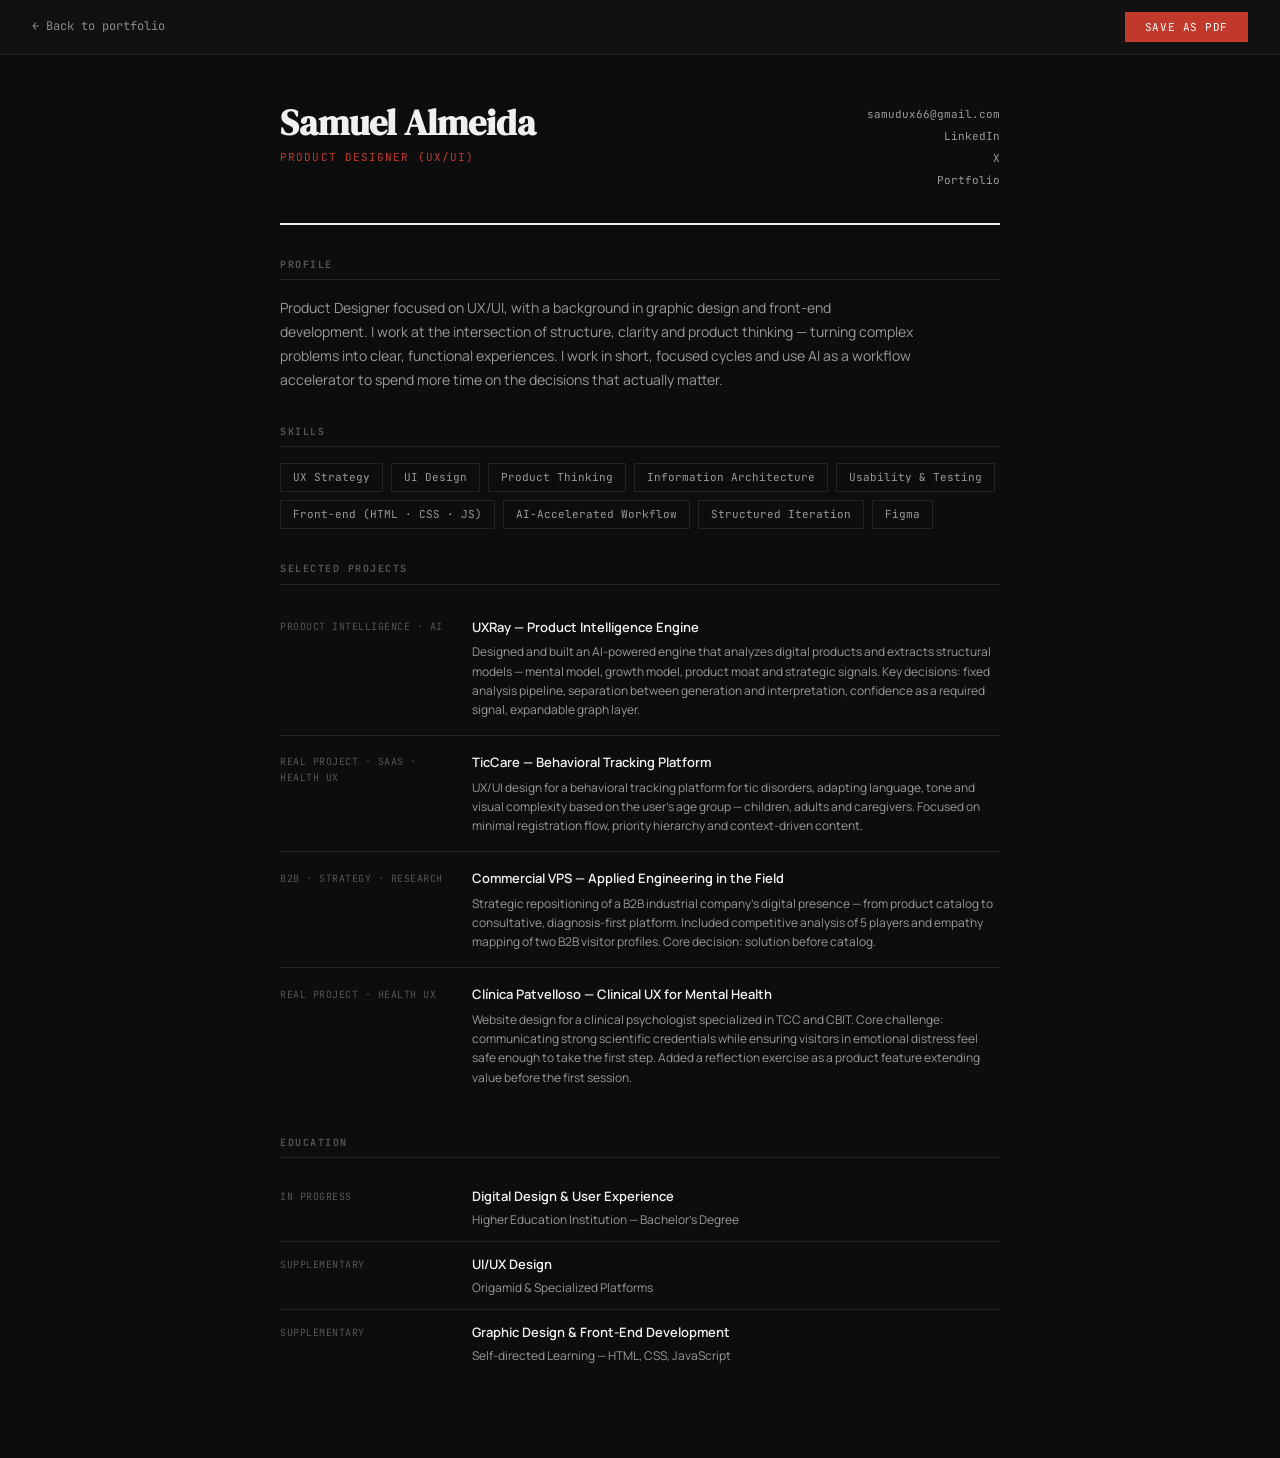
==== cv.html @ d7d6009a "Fix CV print layout: tighter spacing and page-break-inside avoid Co-Authored-By: Claude Sonnet 4.6 <" ====
<!DOCTYPE html>
<html lang="en">
<head>
    <meta charset="UTF-8">
    <meta name="viewport" content="width=device-width, initial-scale=1.0">
    <title>Samuel Almeida — CV</title>

    <link rel="preconnect" href="https://fonts.googleapis.com">
    <link rel="preconnect" href="https://fonts.gstatic.com" crossorigin>
    <link href="https://fonts.googleapis.com/css2?family=DM+Serif+Display:ital@0;1&family=JetBrains+Mono:wght@300;400;500&family=Manrope:wght@300;400;500;600;700&display=swap" rel="stylesheet">

    <style>
        *, *::before, *::after { box-sizing: border-box; margin: 0; padding: 0; }

        :root {
            --color-bg: #0d0d0d;
            --color-surface: #161616;
            --color-text: #f0f0f0;
            --color-text-secondary: #999;
            --color-text-tertiary: #555;
            --color-accent: #c0392b;
            --color-border: #242424;
            --font-serif: 'DM Serif Display', Georgia, serif;
            --font-sans: 'Manrope', sans-serif;
            --font-mono: 'JetBrains Mono', monospace;
        }

        body {
            font-family: var(--font-sans);
            background: var(--color-bg);
            color: var(--color-text);
            font-size: 14px;
            line-height: 1.6;
        }

        /* ---- PRINT BUTTON (hidden when printing) ---- */
        .print-bar {
            background: #111;
            color: #fff;
            padding: 0.75rem 2rem;
            display: flex;
            align-items: center;
            justify-content: space-between;
            font-family: var(--font-mono);
            font-size: 12px;
            border-bottom: 1px solid var(--color-border);
        }
        .print-bar a {
            color: #fff;
            text-decoration: none;
            opacity: 0.5;
            transition: opacity 0.2s;
        }
        .print-bar a:hover { opacity: 1; }
        .print-btn {
            background: var(--color-accent);
            color: #fff;
            border: none;
            padding: 0.5rem 1.25rem;
            font-family: var(--font-mono);
            font-size: 11px;
            letter-spacing: 0.05em;
            cursor: pointer;
        }
        .print-btn:hover { opacity: 0.85; }

        /* ---- PRINT: invert to white ---- */
        @page {
            margin: 1.2cm 1cm;
        }

        @media print {
            :root {
                --color-bg: #fff;
                --color-surface: #f5f5f5;
                --color-text: #0f0f0f;
                --color-text-secondary: #444;
                --color-text-tertiary: #888;
                --color-border: #ddd;
            }
            .print-bar { display: none; }
            body { font-size: 10.5px; background: #fff; color: #0f0f0f; line-height: 1.5; }
            .cv-page { padding: 1.25rem 1.75rem; }
            .cv-name { color: #0f0f0f; font-size: 1.6rem; }
            .cv-header { padding-bottom: 0.75rem; margin-bottom: 0.75rem; border-bottom-color: #0f0f0f; }
            .cv-section { margin-bottom: 1rem; }
            .cv-contact { line-height: 1.7; }
            .cv-contact a { color: #444; }
            .cv-section-title { color: #888; border-bottom-color: #ddd; margin-bottom: 0.5rem; padding-bottom: 0.25rem; }
            .cv-profile p { color: #444; line-height: 1.5; }
            .cv-skill { border-color: #ddd; color: #444; }
            .cv-project { border-bottom-color: #ddd; padding: 0.5rem 0; page-break-inside: avoid; }
            .cv-edu-item { border-bottom-color: #ddd; padding: 0.4rem 0; page-break-inside: avoid; }
            .cv-project-meta, .cv-edu-meta { color: #888; }
            .cv-project-title, .cv-edu-title { color: #0f0f0f; }
            .cv-project-desc, .cv-edu-institution { color: #444; }
            .cv-skills { gap: 0.3rem; }
            .cv-skill { padding: 0.15rem 0.5rem; }
        }

        /* ---- LAYOUT ---- */
        .cv-page {
            max-width: 800px;
            margin: 0 auto;
            padding: 3rem 2.5rem;
        }

        /* ---- HEADER ---- */
        .cv-header {
            display: flex;
            justify-content: space-between;
            align-items: flex-start;
            padding-bottom: 2rem;
            border-bottom: 2px solid var(--color-text);
            margin-bottom: 2rem;
        }
        .cv-name {
            font-family: var(--font-serif);
            font-size: 2.25rem;
            line-height: 1.1;
            color: var(--color-text);
        }
        .cv-title {
            font-family: var(--font-mono);
            font-size: 11px;
            letter-spacing: 0.1em;
            color: var(--color-accent);
            margin-top: 0.4rem;
            text-transform: uppercase;
        }
        .cv-contact {
            text-align: right;
            font-family: var(--font-mono);
            font-size: 11px;
            color: var(--color-text-secondary);
            line-height: 2;
        }
        .cv-contact a {
            color: var(--color-text-secondary);
            text-decoration: none;
        }
        .cv-contact a:hover { color: var(--color-accent); }

        /* ---- SECTIONS ---- */
        .cv-section {
            margin-bottom: 2rem;
        }
        .cv-section-title {
            font-family: var(--font-mono);
            font-size: 10px;
            letter-spacing: 0.15em;
            text-transform: uppercase;
            color: var(--color-text-tertiary);
            margin-bottom: 1rem;
            padding-bottom: 0.4rem;
            border-bottom: 1px solid var(--color-border);
        }

        /* ---- PROFILE ---- */
        .cv-profile p {
            color: var(--color-text-secondary);
            line-height: 1.7;
            max-width: 640px;
        }

        /* ---- SKILLS ---- */
        .cv-skills {
            display: flex;
            flex-wrap: wrap;
            gap: 0.5rem;
        }
        .cv-skill {
            font-family: var(--font-mono);
            font-size: 11px;
            padding: 0.3rem 0.75rem;
            border: 1px solid var(--color-border);
            color: var(--color-text-secondary);
        }

        /* ---- PROJECTS ---- */
        .cv-project {
            display: grid;
            grid-template-columns: 1fr 3fr;
            gap: 1rem;
            padding: 1rem 0;
            border-bottom: 1px solid var(--color-border);
        }
        .cv-project:last-child { border-bottom: none; }
        .cv-project-meta {
            font-family: var(--font-mono);
            font-size: 10px;
            letter-spacing: 0.05em;
            color: var(--color-text-tertiary);
            text-transform: uppercase;
            padding-top: 0.15rem;
        }
        .cv-project-title {
            font-family: var(--font-sans);
            font-weight: 600;
            font-size: 13px;
            color: var(--color-text);
            margin-bottom: 0.3rem;
        }
        .cv-project-desc {
            font-size: 12px;
            color: var(--color-text-secondary);
            line-height: 1.6;
        }

        /* ---- EDUCATION ---- */
        .cv-edu-item {
            display: grid;
            grid-template-columns: 1fr 3fr;
            gap: 1rem;
            padding: 0.75rem 0;
            border-bottom: 1px solid var(--color-border);
        }
        .cv-edu-item:last-child { border-bottom: none; }
        .cv-edu-meta {
            font-family: var(--font-mono);
            font-size: 10px;
            letter-spacing: 0.05em;
            color: var(--color-text-tertiary);
            text-transform: uppercase;
            padding-top: 0.15rem;
        }
        .cv-edu-title {
            font-weight: 600;
            font-size: 13px;
            color: var(--color-text);
            margin-bottom: 0.2rem;
        }
        .cv-edu-institution {
            font-size: 12px;
            color: var(--color-text-secondary);
        }
    </style>
</head>
<body>

<div class="print-bar">
    <a href="index.html">← Back to portfolio</a>
    <button class="print-btn" onclick="window.print()">SAVE AS PDF</button>
</div>

<div class="cv-page">

    <!-- Header -->
    <header class="cv-header">
        <div>
            <h1 class="cv-name">Samuel Almeida</h1>
            <p class="cv-title">Product Designer (UX/UI)</p>
        </div>
        <div class="cv-contact">
            <a href="mailto:samudux66@gmail.com">samudux66@gmail.com</a><br>
            <a href="https://www.linkedin.com/in/samuel-almeida-27a087388/" target="_blank">LinkedIn</a><br>
            <a href="https://x.com/Samuel151093" target="_blank">X</a><br>
            <a href="https://samudux.github.io/Portfolio/" target="_blank">Portfolio</a>
        </div>
    </header>

    <!-- Profile -->
    <section class="cv-section">
        <h2 class="cv-section-title">Profile</h2>
        <div class="cv-profile">
            <p>
                Product Designer focused on UX/UI, with a background in graphic design and front-end development.
                I work at the intersection of structure, clarity and product thinking — turning complex problems
                into clear, functional experiences. I work in short, focused cycles and use AI as a workflow
                accelerator to spend more time on the decisions that actually matter.
            </p>
        </div>
    </section>

    <!-- Skills -->
    <section class="cv-section">
        <h2 class="cv-section-title">Skills</h2>
        <div class="cv-skills">
            <span class="cv-skill">UX Strategy</span>
            <span class="cv-skill">UI Design</span>
            <span class="cv-skill">Product Thinking</span>
            <span class="cv-skill">Information Architecture</span>
            <span class="cv-skill">Usability & Testing</span>
            <span class="cv-skill">Front-end (HTML · CSS · JS)</span>
            <span class="cv-skill">AI-Accelerated Workflow</span>
            <span class="cv-skill">Structured Iteration</span>
            <span class="cv-skill">Figma</span>
        </div>
    </section>

    <!-- Projects -->
    <section class="cv-section">
        <h2 class="cv-section-title">Selected Projects</h2>

        <div class="cv-project">
            <div class="cv-project-meta">Product Intelligence · AI</div>
            <div>
                <p class="cv-project-title">UXRay — Product Intelligence Engine</p>
                <p class="cv-project-desc">
                    Designed and built an AI-powered engine that analyzes digital products and extracts
                    structural models — mental model, growth model, product moat and strategic signals.
                    Key decisions: fixed analysis pipeline, separation between generation and interpretation,
                    confidence as a required signal, expandable graph layer.
                </p>
            </div>
        </div>

        <div class="cv-project">
            <div class="cv-project-meta">Real Project · SaaS · Health UX</div>
            <div>
                <p class="cv-project-title">TicCare — Behavioral Tracking Platform</p>
                <p class="cv-project-desc">
                    UX/UI design for a behavioral tracking platform for tic disorders, adapting language,
                    tone and visual complexity based on the user's age group — children, adults and caregivers.
                    Focused on minimal registration flow, priority hierarchy and context-driven content.
                </p>
            </div>
        </div>

        <div class="cv-project">
            <div class="cv-project-meta">B2B · Strategy · Research</div>
            <div>
                <p class="cv-project-title">Commercial VPS — Applied Engineering in the Field</p>
                <p class="cv-project-desc">
                    Strategic repositioning of a B2B industrial company's digital presence — from product
                    catalog to consultative, diagnosis-first platform. Included competitive analysis of
                    5 players and empathy mapping of two B2B visitor profiles. Core decision:
                    solution before catalog.
                </p>
            </div>
        </div>

        <div class="cv-project">
            <div class="cv-project-meta">Real Project · Health UX</div>
            <div>
                <p class="cv-project-title">Clínica Patvelloso — Clinical UX for Mental Health</p>
                <p class="cv-project-desc">
                    Website design for a clinical psychologist specialized in TCC and CBIT. Core challenge:
                    communicating strong scientific credentials while ensuring visitors in emotional distress
                    feel safe enough to take the first step. Added a reflection exercise as a product feature
                    extending value before the first session.
                </p>
            </div>
        </div>

    </section>

    <!-- Education -->
    <section class="cv-section">
        <h2 class="cv-section-title">Education</h2>

        <div class="cv-edu-item">
            <div class="cv-edu-meta">In progress</div>
            <div>
                <p class="cv-edu-title">Digital Design & User Experience</p>
                <p class="cv-edu-institution">Higher Education Institution — Bachelor's Degree</p>
            </div>
        </div>

        <div class="cv-edu-item">
            <div class="cv-edu-meta">Supplementary</div>
            <div>
                <p class="cv-edu-title">UI/UX Design</p>
                <p class="cv-edu-institution">Origamid & Specialized Platforms</p>
            </div>
        </div>

        <div class="cv-edu-item">
            <div class="cv-edu-meta">Supplementary</div>
            <div>
                <p class="cv-edu-title">Graphic Design & Front-End Development</p>
                <p class="cv-edu-institution">Self-directed Learning — HTML, CSS, JavaScript</p>
            </div>
        </div>

    </section>

</div>

</body>
</html>
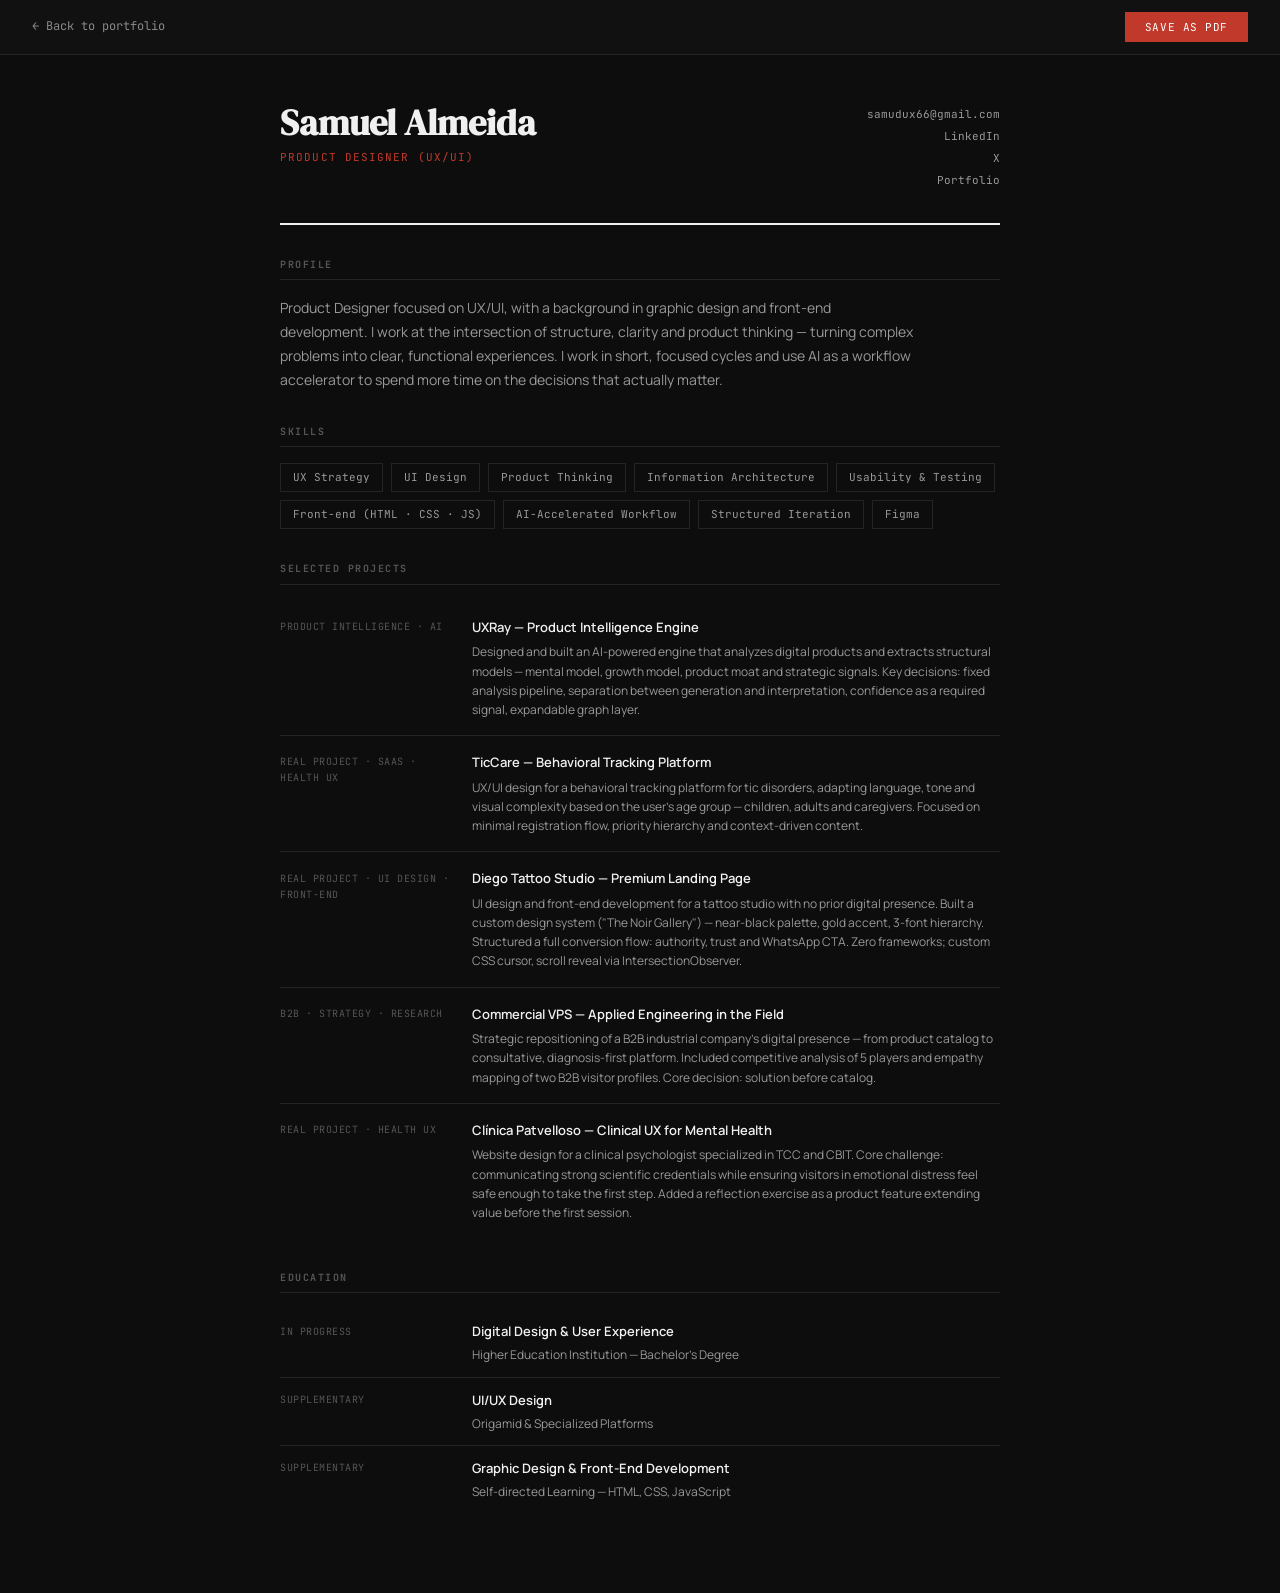
==== commit 3af8c11c: "Add Diego Tattoo Studio case study to portfolio and CV Co-Authored-By: Claude Sonnet 4.6 <noreply@an" ====
--- a/cv.html
+++ b/cv.html
@@ -318,6 +318,19 @@
         </div>
 
         <div class="cv-project">
+            <div class="cv-project-meta">Real Project · UI Design · Front-end</div>
+            <div>
+                <p class="cv-project-title">Diego Tattoo Studio — Premium Landing Page</p>
+                <p class="cv-project-desc">
+                    UI design and front-end development for a tattoo studio with no prior digital presence.
+                    Built a custom design system ("The Noir Gallery") — near-black palette, gold accent,
+                    3-font hierarchy. Structured a full conversion flow: authority, trust and WhatsApp CTA.
+                    Zero frameworks; custom CSS cursor, scroll reveal via IntersectionObserver.
+                </p>
+            </div>
+        </div>
+
+        <div class="cv-project">
             <div class="cv-project-meta">B2B · Strategy · Research</div>
             <div>
                 <p class="cv-project-title">Commercial VPS — Applied Engineering in the Field</p>
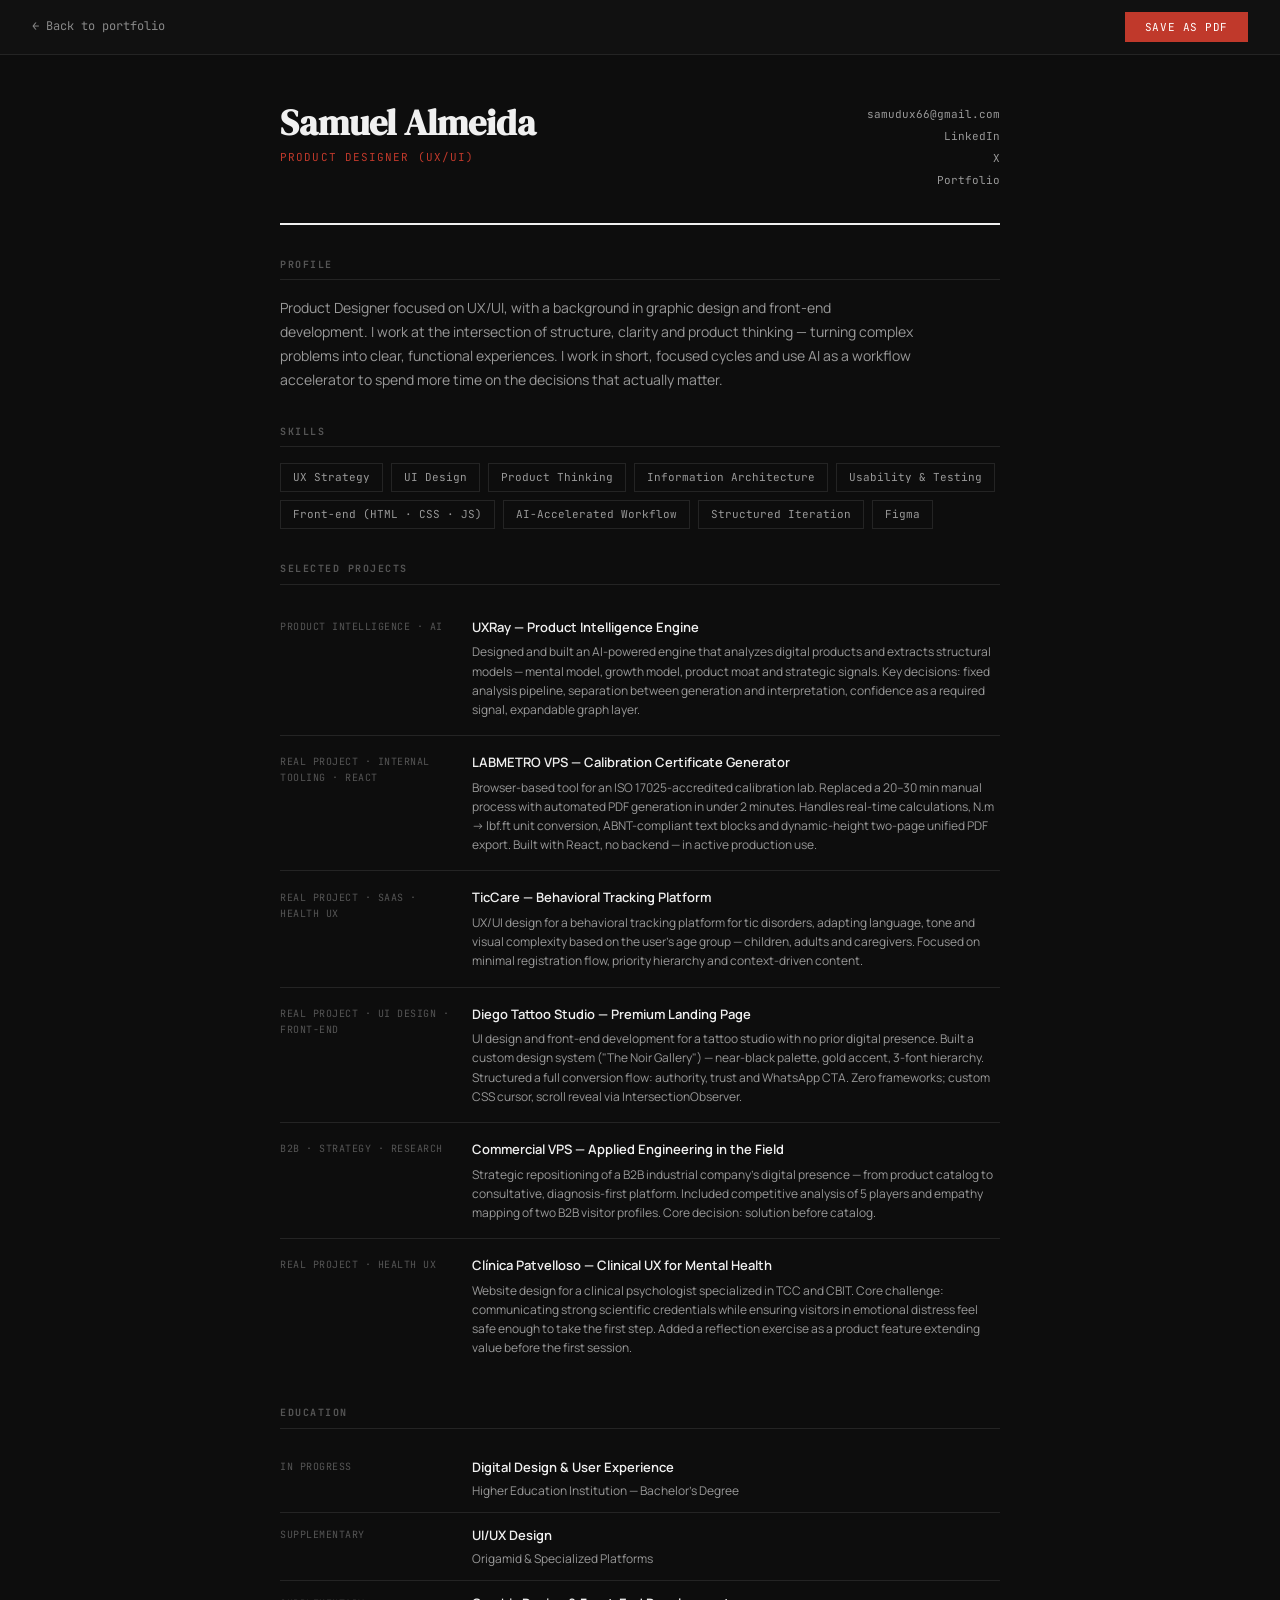
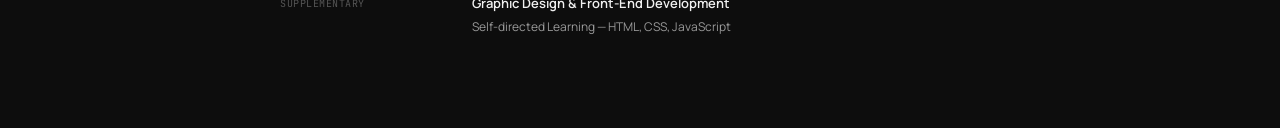
==== commit 3c241ffb: "Add LABMETRO VPS calibration certificate generator case study Co-Authored-By: Claude Sonnet 4.6 <nor" ====
--- a/cv.html
+++ b/cv.html
@@ -306,6 +306,20 @@
         </div>
 
         <div class="cv-project">
+            <div class="cv-project-meta">Real Project · Internal Tooling · React</div>
+            <div>
+                <p class="cv-project-title">LABMETRO VPS — Calibration Certificate Generator</p>
+                <p class="cv-project-desc">
+                    Browser-based tool for an ISO 17025-accredited calibration lab. Replaced a
+                    20–30 min manual process with automated PDF generation in under 2 minutes.
+                    Handles real-time calculations, N.m → lbf.ft unit conversion, ABNT-compliant
+                    text blocks and dynamic-height two-page unified PDF export. Built with React,
+                    no backend — in active production use.
+                </p>
+            </div>
+        </div>
+
+        <div class="cv-project">
             <div class="cv-project-meta">Real Project · SaaS · Health UX</div>
             <div>
                 <p class="cv-project-title">TicCare — Behavioral Tracking Platform</p>
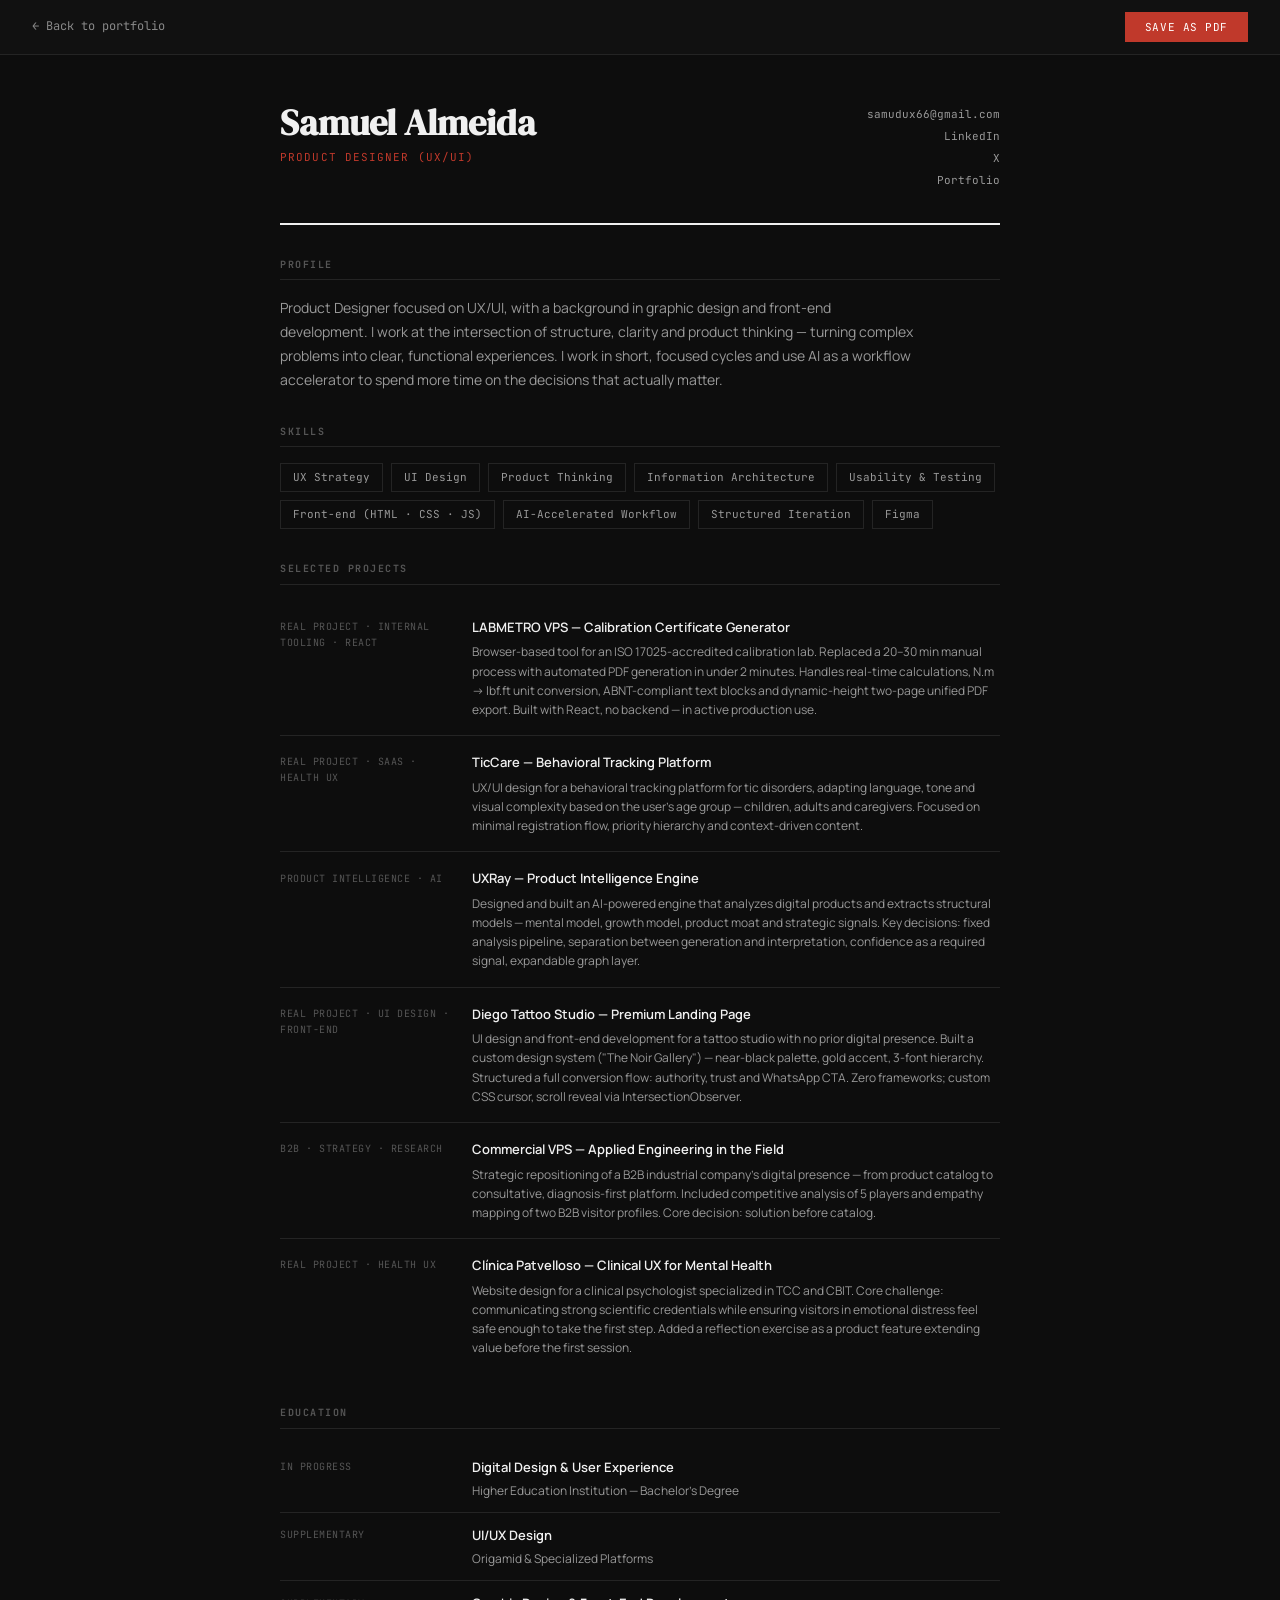
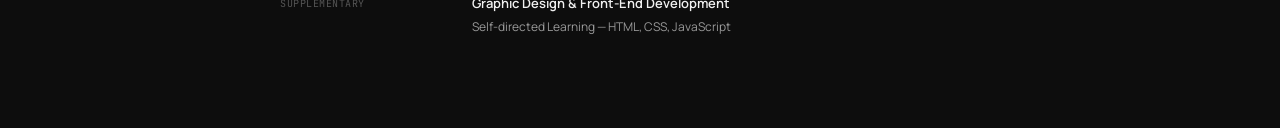
==== commit 3e1fec73: "Reorder projects: LABMETRO and TicCare to top positions Co-Authored-By: Claude Sonnet 4.6 <noreply@a" ====
--- a/cv.html
+++ b/cv.html
@@ -293,19 +293,6 @@
         <h2 class="cv-section-title">Selected Projects</h2>
 
         <div class="cv-project">
-            <div class="cv-project-meta">Product Intelligence · AI</div>
-            <div>
-                <p class="cv-project-title">UXRay — Product Intelligence Engine</p>
-                <p class="cv-project-desc">
-                    Designed and built an AI-powered engine that analyzes digital products and extracts
-                    structural models — mental model, growth model, product moat and strategic signals.
-                    Key decisions: fixed analysis pipeline, separation between generation and interpretation,
-                    confidence as a required signal, expandable graph layer.
-                </p>
-            </div>
-        </div>
-
-        <div class="cv-project">
             <div class="cv-project-meta">Real Project · Internal Tooling · React</div>
             <div>
                 <p class="cv-project-title">LABMETRO VPS — Calibration Certificate Generator</p>
@@ -332,6 +319,19 @@
         </div>
 
         <div class="cv-project">
+            <div class="cv-project-meta">Product Intelligence · AI</div>
+            <div>
+                <p class="cv-project-title">UXRay — Product Intelligence Engine</p>
+                <p class="cv-project-desc">
+                    Designed and built an AI-powered engine that analyzes digital products and extracts
+                    structural models — mental model, growth model, product moat and strategic signals.
+                    Key decisions: fixed analysis pipeline, separation between generation and interpretation,
+                    confidence as a required signal, expandable graph layer.
+                </p>
+            </div>
+        </div>
+
+        <div class="cv-project">
             <div class="cv-project-meta">Real Project · UI Design · Front-end</div>
             <div>
                 <p class="cv-project-title">Diego Tattoo Studio — Premium Landing Page</p>
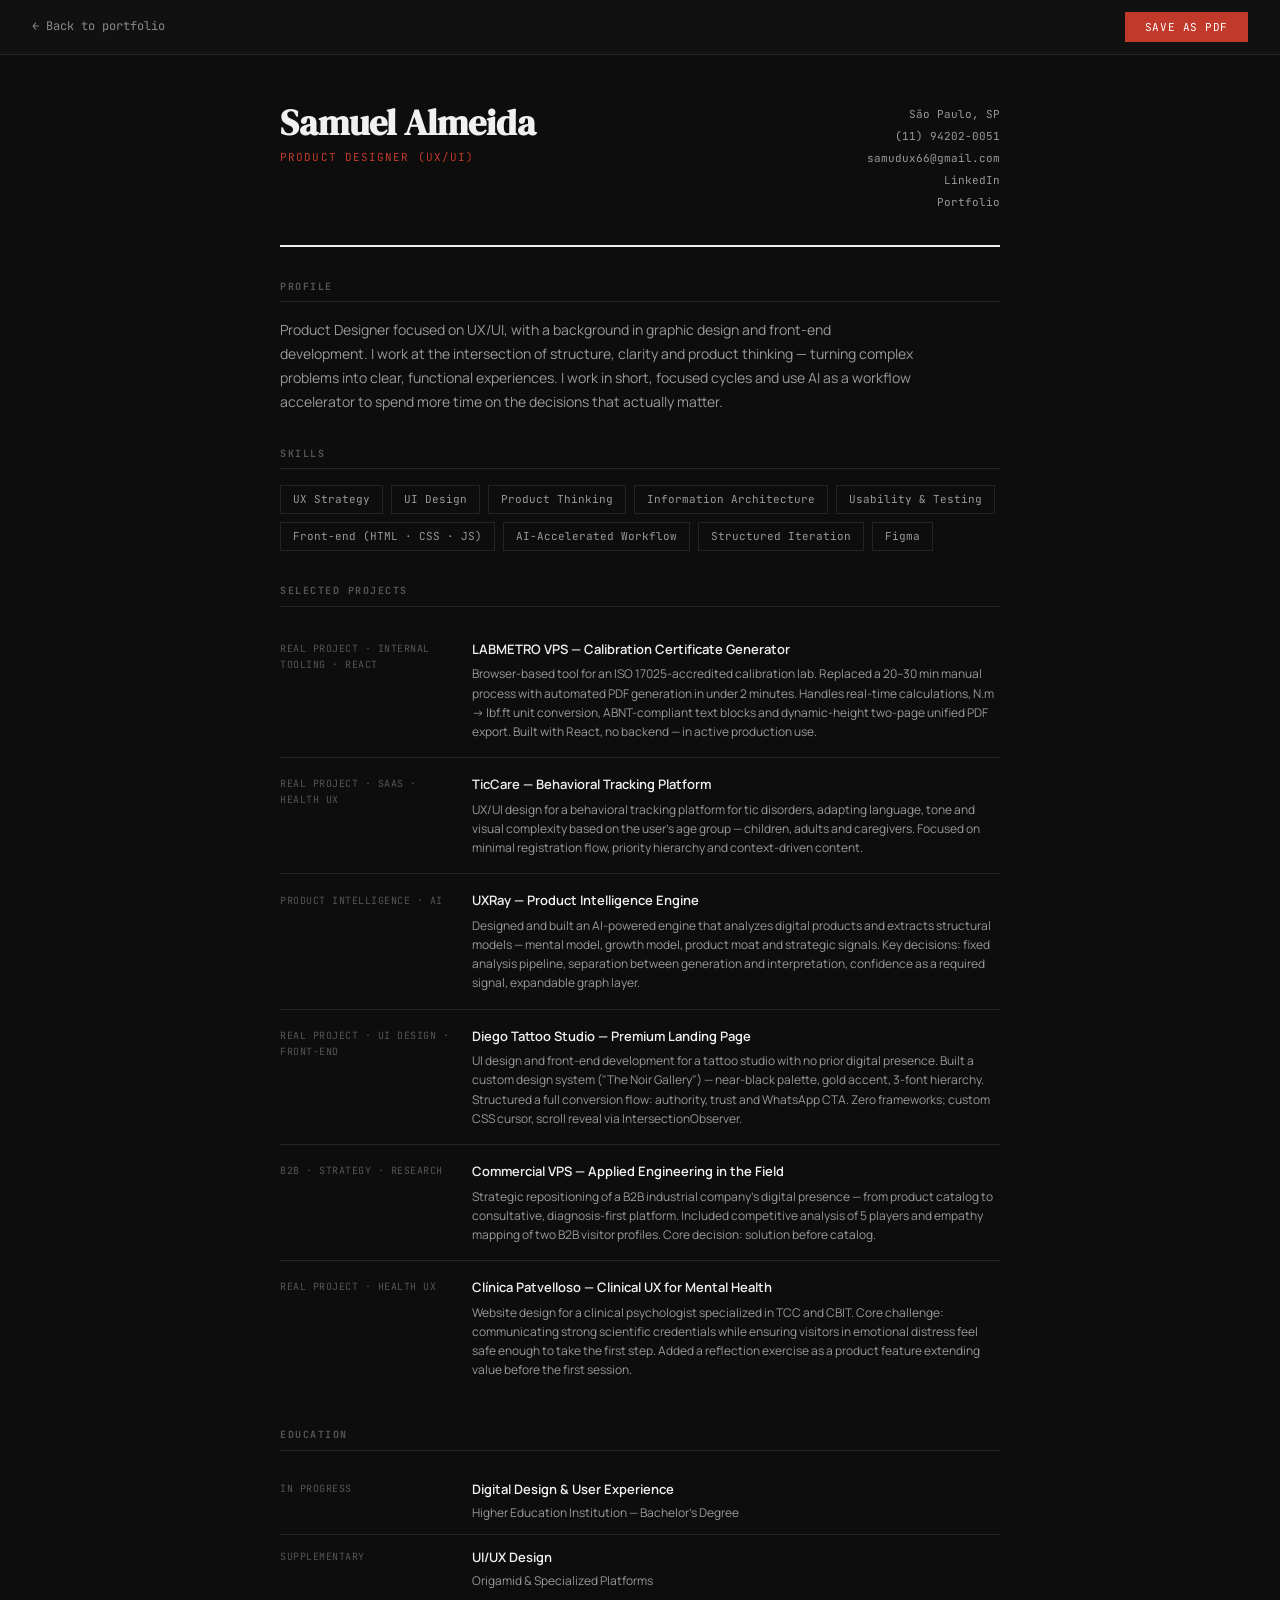
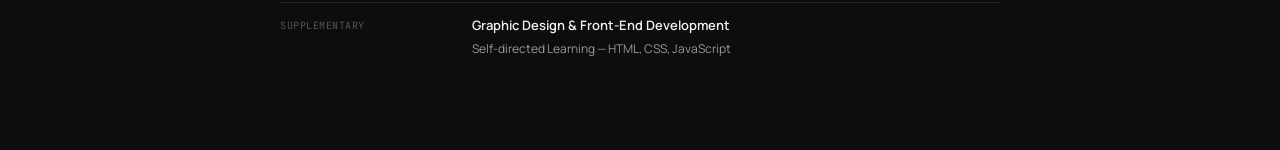
==== commit 8a582e88: "Add phone and location to CV contact section Co-Authored-By: Claude Sonnet 4.6 <noreply@anthropic.co" ====
--- a/cv.html
+++ b/cv.html
@@ -252,9 +252,10 @@
             <p class="cv-title">Product Designer (UX/UI)</p>
         </div>
         <div class="cv-contact">
+            São Paulo, SP<br>
+            <a href="tel:+5511942020051">(11) 94202-0051</a><br>
             <a href="mailto:samudux66@gmail.com">samudux66@gmail.com</a><br>
             <a href="https://www.linkedin.com/in/samuel-almeida-27a087388/" target="_blank">LinkedIn</a><br>
-            <a href="https://x.com/Samuel151093" target="_blank">X</a><br>
             <a href="https://samudux.github.io/Portfolio/" target="_blank">Portfolio</a>
         </div>
     </header>
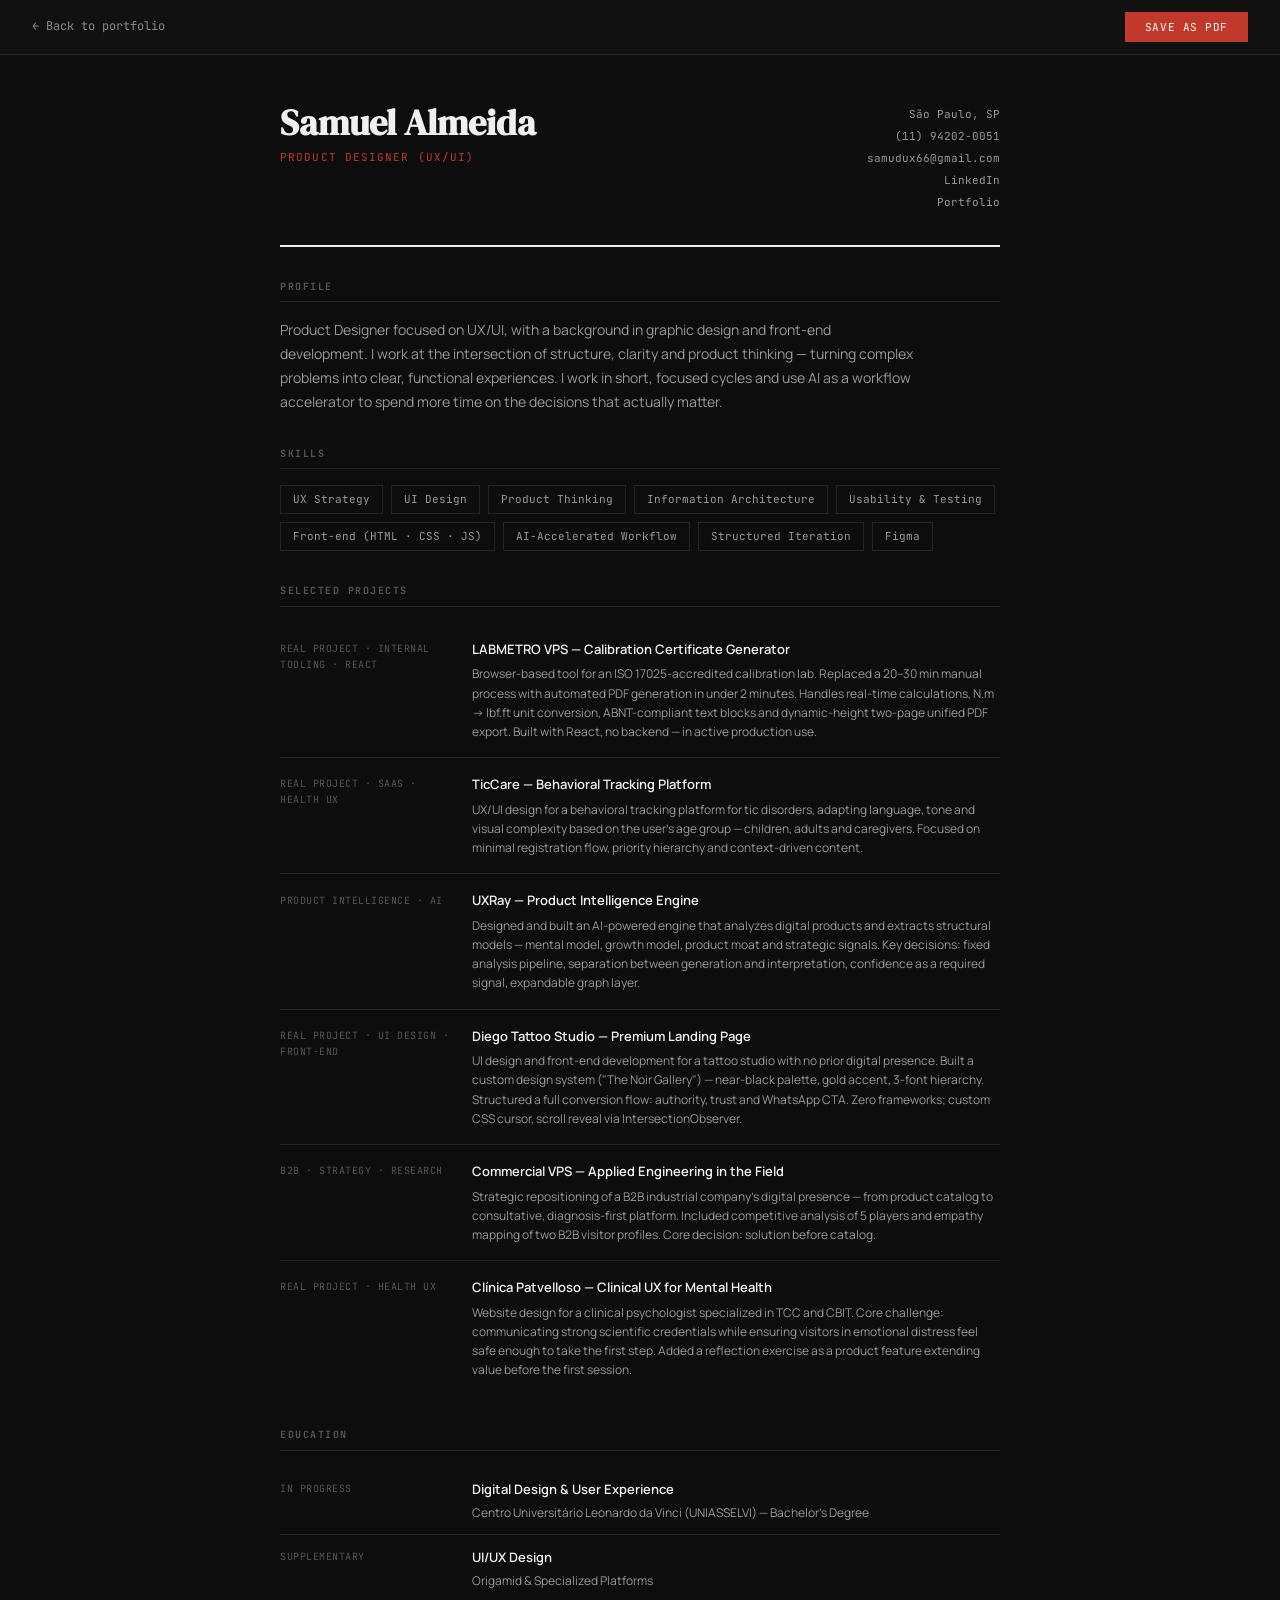
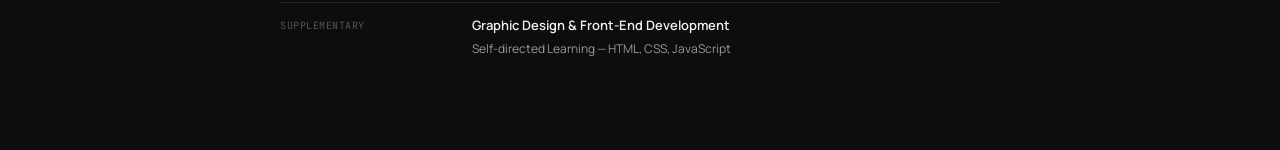
==== commit 806d51a8: "fix(education): replace institution placeholder with UNIASSELVI Co-Authored-By: Claude Sonnet 4.6 <n" ====
--- a/cv.html
+++ b/cv.html
@@ -381,7 +381,7 @@
             <div class="cv-edu-meta">In progress</div>
             <div>
                 <p class="cv-edu-title">Digital Design & User Experience</p>
-                <p class="cv-edu-institution">Higher Education Institution — Bachelor's Degree</p>
+                <p class="cv-edu-institution">Centro Universitário Leonardo da Vinci (UNIASSELVI) — Bachelor's Degree</p>
             </div>
         </div>
 
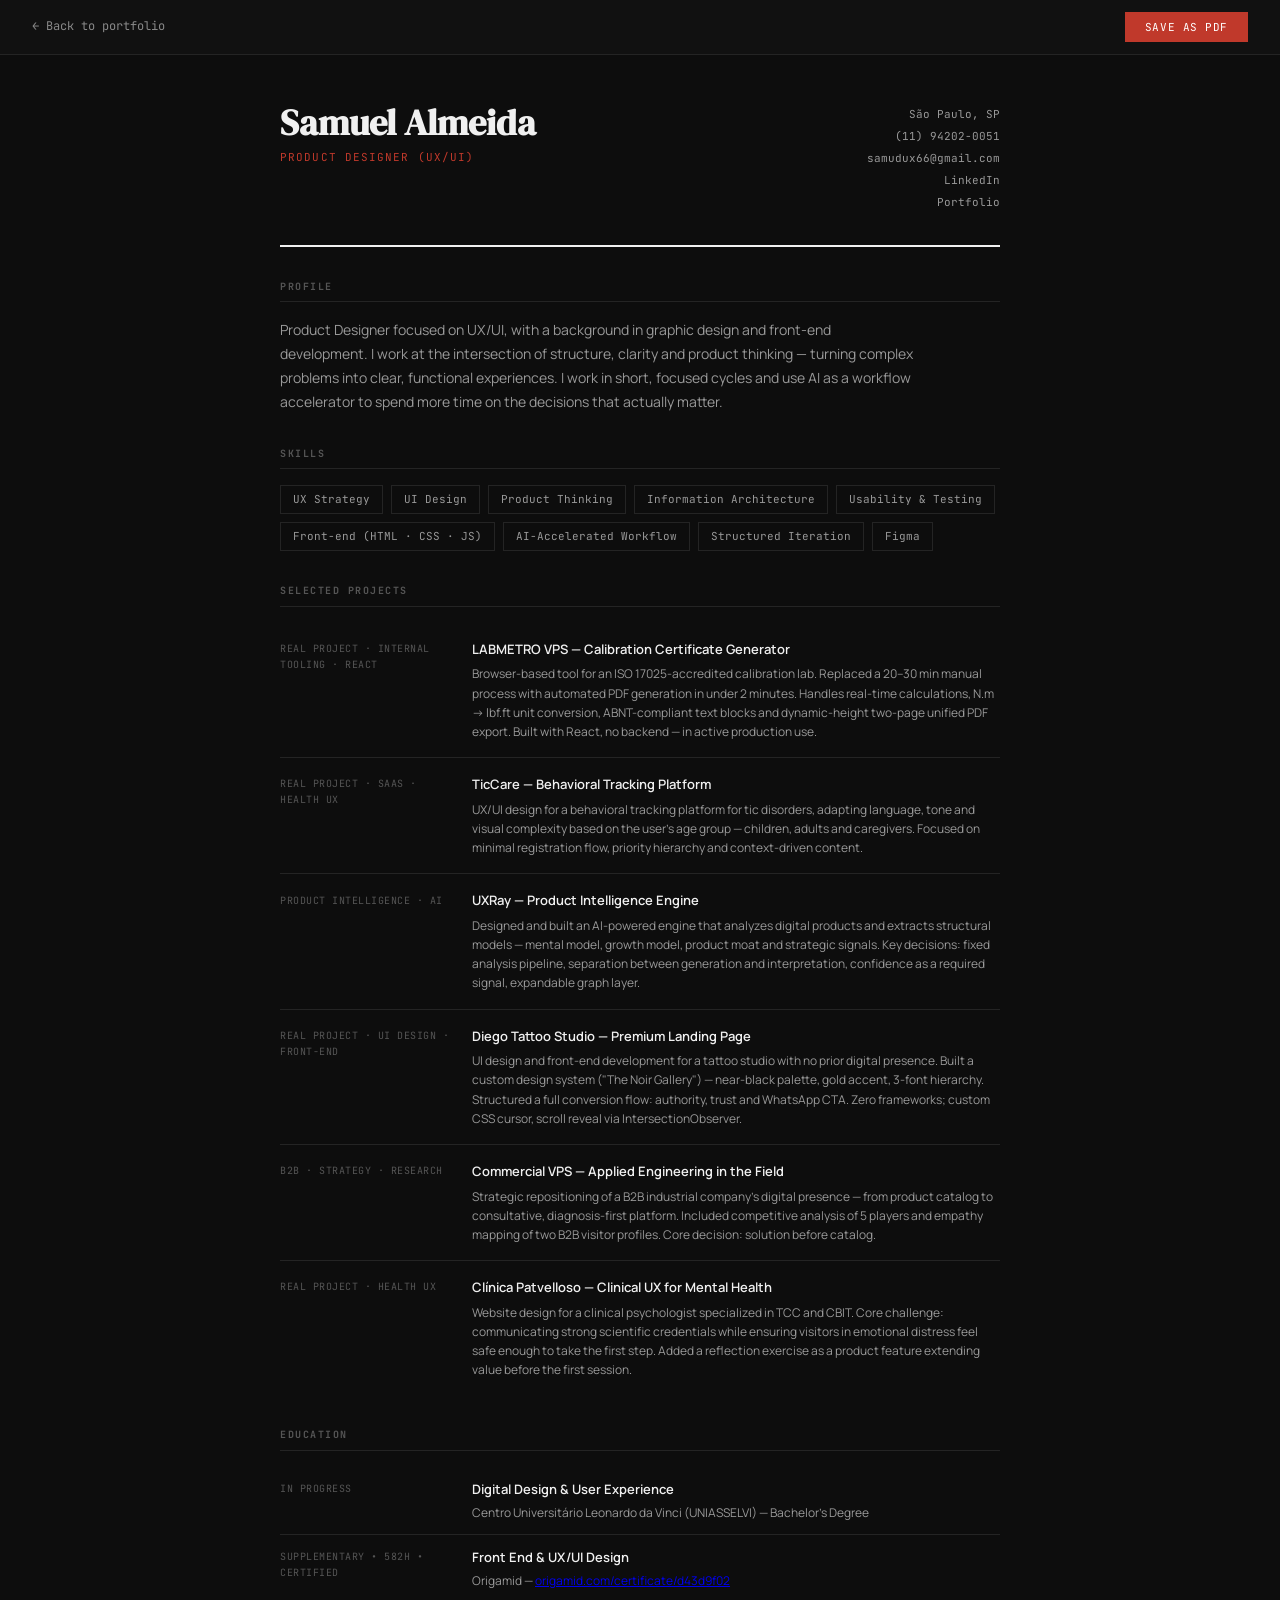
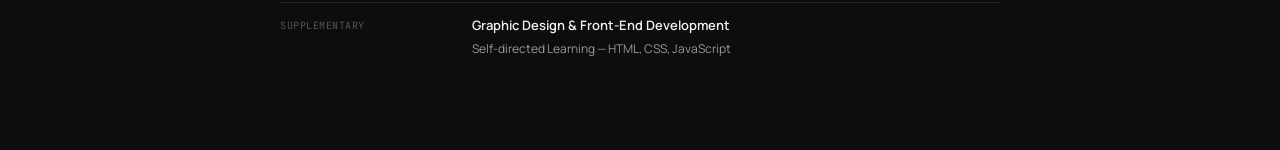
==== commit 053b042e: "fix(education): update Origamid entry with certified data - Title: Front End & UX/UI Design (582h, 2" ====
--- a/cv.html
+++ b/cv.html
@@ -386,10 +386,10 @@
         </div>
 
         <div class="cv-edu-item">
-            <div class="cv-edu-meta">Supplementary</div>
-            <div>
-                <p class="cv-edu-title">UI/UX Design</p>
-                <p class="cv-edu-institution">Origamid & Specialized Platforms</p>
+            <div class="cv-edu-meta">Supplementary • 582h • Certified</div>
+            <div>
+                <p class="cv-edu-title">Front End & UX/UI Design</p>
+                <p class="cv-edu-institution">Origamid — <a href="https://origamid.com/certificate/d43d9f02" target="_blank" rel="noopener noreferrer">origamid.com/certificate/d43d9f02</a></p>
             </div>
         </div>
 
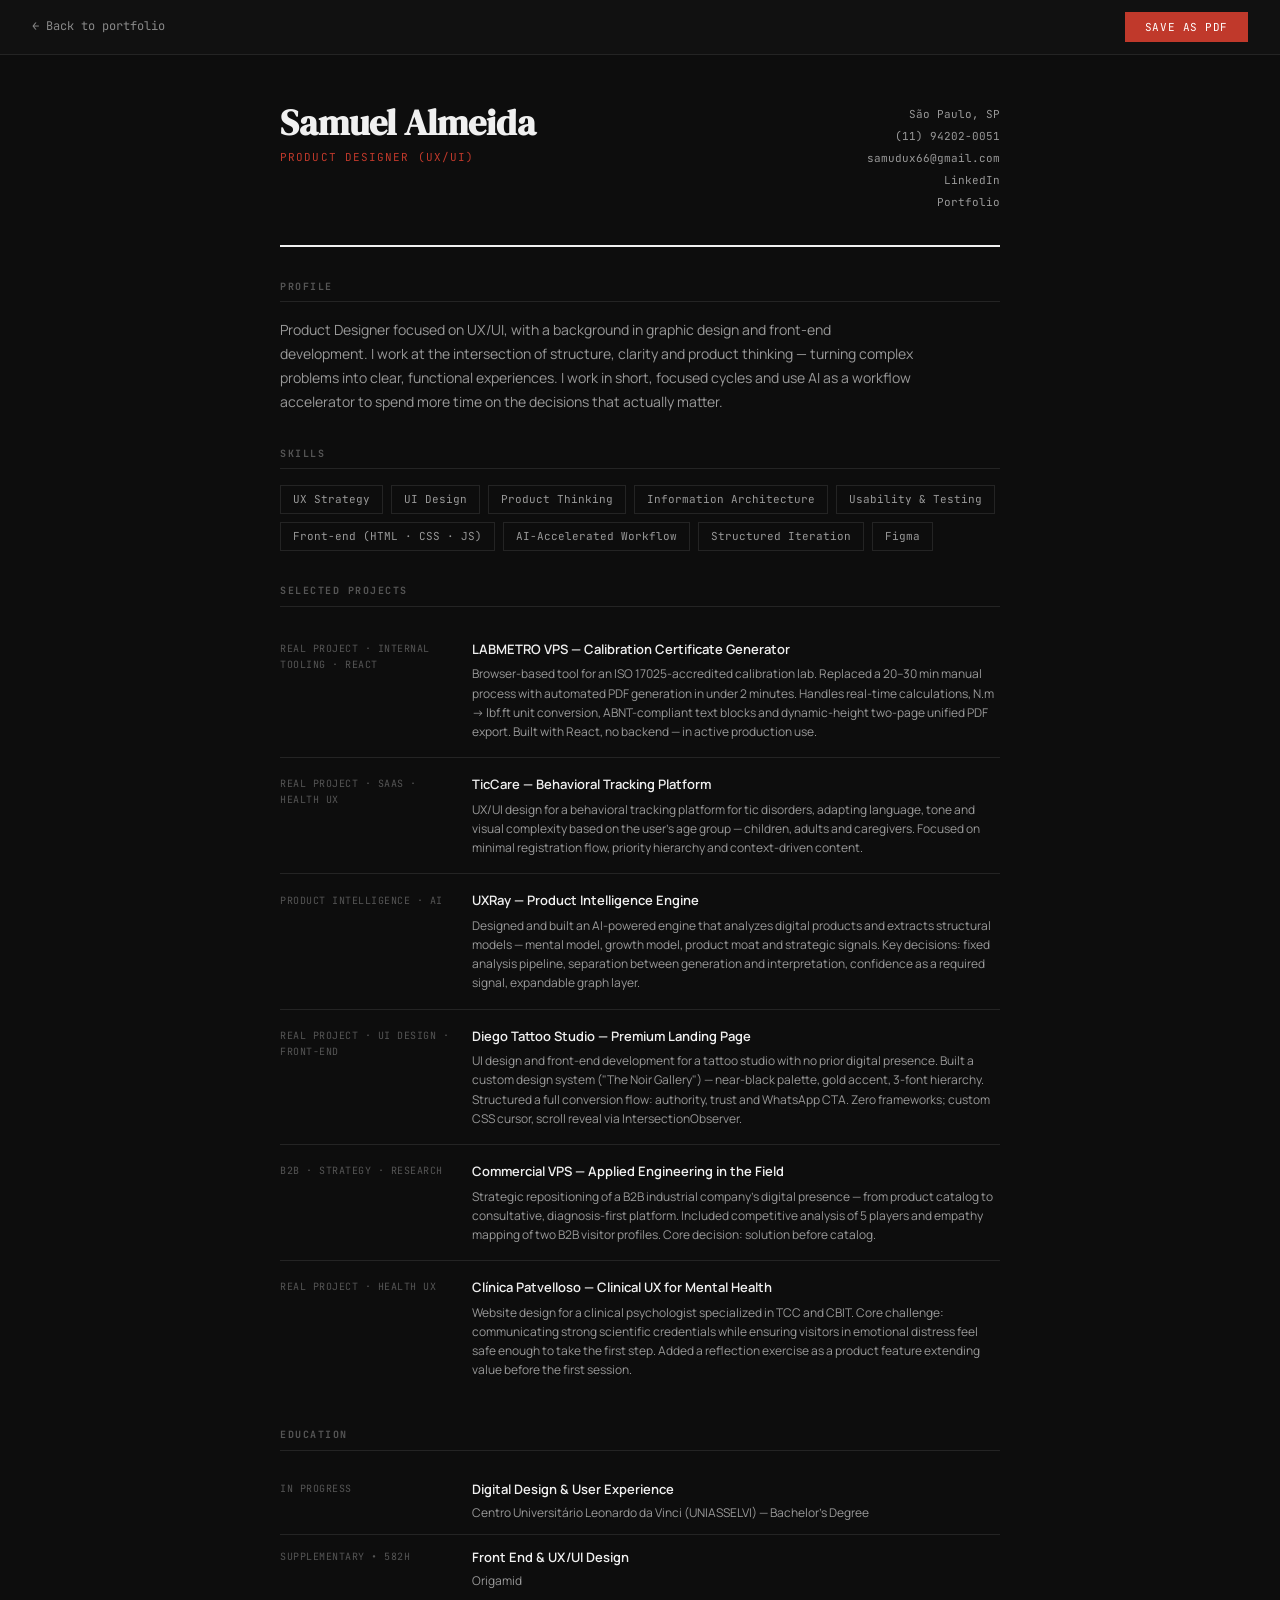
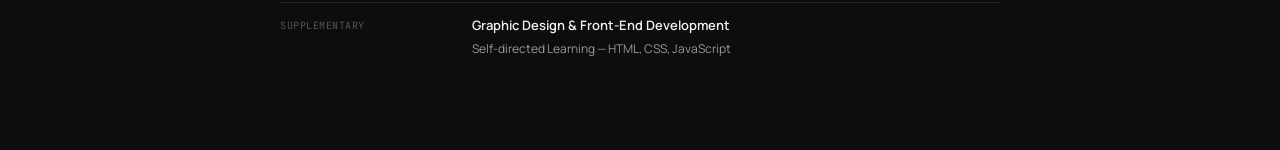
==== commit 9fb1f03f: "fix(education): remove certificate link, focus description on UX/UI + Front End differentiator Co-Au" ====
--- a/cv.html
+++ b/cv.html
@@ -386,10 +386,10 @@
         </div>
 
         <div class="cv-edu-item">
-            <div class="cv-edu-meta">Supplementary • 582h • Certified</div>
+            <div class="cv-edu-meta">Supplementary • 582h</div>
             <div>
                 <p class="cv-edu-title">Front End & UX/UI Design</p>
-                <p class="cv-edu-institution">Origamid — <a href="https://origamid.com/certificate/d43d9f02" target="_blank" rel="noopener noreferrer">origamid.com/certificate/d43d9f02</a></p>
+                <p class="cv-edu-institution">Origamid</p>
             </div>
         </div>
 
